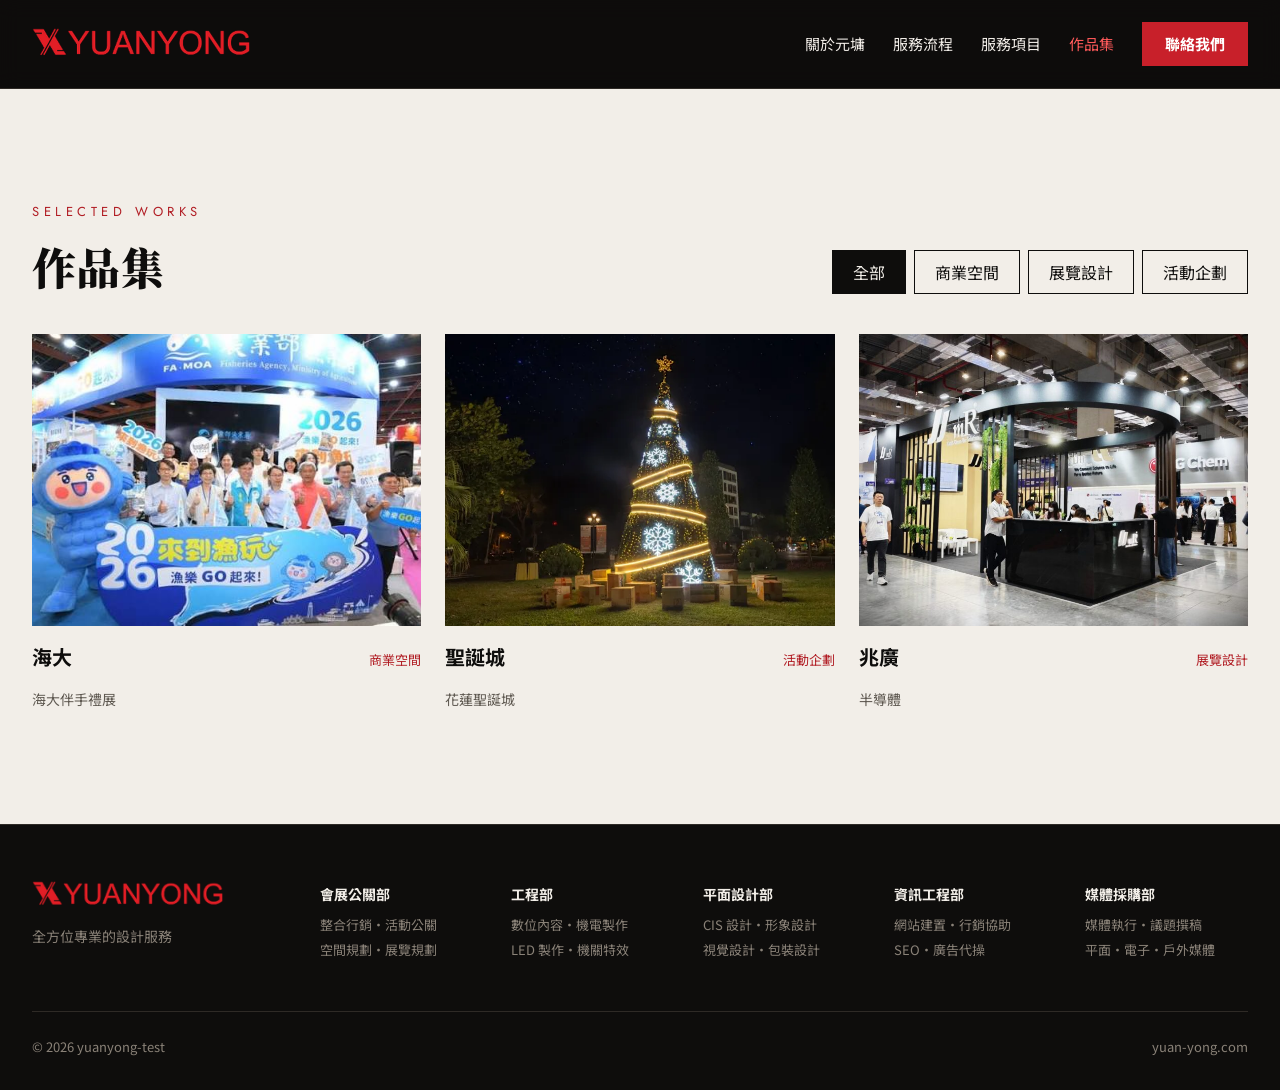
==== works/index.html @ bd498bcc "元墉官網靜態預覽版" ====
<!doctype html>
<html lang="zh-TW">
<head>
<meta name="robots" content="noindex, nofollow">
<meta charset="UTF-8">
<meta name="viewport" content="width=device-width, initial-scale=1, viewport-fit=cover">
<title>作品集 &#8211; yuanyong-test</title>

<link rel='dns-prefetch' href='../' />
<link rel='dns-prefetch' href='//fonts.googleapis.com' />
<link href='https://fonts.gstatic.com' crossorigin rel='preconnect' />
<style id="wp-img-auto-sizes-contain-inline-css">
img:is([sizes=auto i],[sizes^="auto," i]){contain-intrinsic-size:3000px 1500px}
/*# sourceURL=wp-img-auto-sizes-contain-inline-css */
</style>
<style id="wp-block-library-inline-css">
:root{--wp-block-synced-color:#7a00df;--wp-block-synced-color--rgb:122,0,223;--wp-bound-block-color:var(--wp-block-synced-color);--wp-editor-canvas-background:#ddd;--wp-admin-theme-color:#007cba;--wp-admin-theme-color--rgb:0,124,186;--wp-admin-theme-color-darker-10:#006ba1;--wp-admin-theme-color-darker-10--rgb:0,107,160.5;--wp-admin-theme-color-darker-20:#005a87;--wp-admin-theme-color-darker-20--rgb:0,90,135;--wp-admin-border-width-focus:2px}@media (min-resolution:192dpi){:root{--wp-admin-border-width-focus:1.5px}}.wp-element-button{cursor:pointer}:root .has-very-light-gray-background-color{background-color:#eee}:root .has-very-dark-gray-background-color{background-color:#313131}:root .has-very-light-gray-color{color:#eee}:root .has-very-dark-gray-color{color:#313131}:root .has-vivid-green-cyan-to-vivid-cyan-blue-gradient-background{background:linear-gradient(135deg,#00d084,#0693e3)}:root .has-purple-crush-gradient-background{background:linear-gradient(135deg,#34e2e4,#4721fb 50%,#ab1dfe)}:root .has-hazy-dawn-gradient-background{background:linear-gradient(135deg,#faaca8,#dad0ec)}:root .has-subdued-olive-gradient-background{background:linear-gradient(135deg,#fafae1,#67a671)}:root .has-atomic-cream-gradient-background{background:linear-gradient(135deg,#fdd79a,#004a59)}:root .has-nightshade-gradient-background{background:linear-gradient(135deg,#330968,#31cdcf)}:root .has-midnight-gradient-background{background:linear-gradient(135deg,#020381,#2874fc)}:root{--wp--preset--font-size--normal:16px;--wp--preset--font-size--huge:42px}.has-regular-font-size{font-size:1em}.has-larger-font-size{font-size:2.625em}.has-normal-font-size{font-size:var(--wp--preset--font-size--normal)}.has-huge-font-size{font-size:var(--wp--preset--font-size--huge)}:root .has-text-align-center{text-align:center}:root .has-text-align-left{text-align:left}:root .has-text-align-right{text-align:right}.has-fit-text{white-space:nowrap!important}#end-resizable-editor-section{display:none}.aligncenter{clear:both}.items-justified-left{justify-content:flex-start}.items-justified-center{justify-content:center}.items-justified-right{justify-content:flex-end}.items-justified-space-between{justify-content:space-between}.screen-reader-text{word-wrap:normal!important;border:0;clip-path:inset(50%);height:1px;margin:-1px;overflow:hidden;padding:0;position:absolute;width:1px;word-break:normal!important}.screen-reader-text:focus{background-color:#ddd;clip-path:none;color:#444;display:block;font-size:1em;height:auto;left:5px;line-height:normal;padding:15px 23px 14px;text-decoration:none;top:5px;width:auto;z-index:100000}html :where(.has-border-color){border-style:solid}html :where([style^=border-color],[style*=";border-color"],[style*="; border-color"]){border-style:solid}html :where([style^=border-top-color],[style*=";border-top-color"],[style*="; border-top-color"]){border-top-style:solid}html :where([style^=border-right-color],[style*=";border-right-color"],[style*="; border-right-color"]){border-right-style:solid}html :where([style^=border-bottom-color],[style*=";border-bottom-color"],[style*="; border-bottom-color"]){border-bottom-style:solid}html :where([style^=border-left-color],[style*=";border-left-color"],[style*="; border-left-color"]){border-left-style:solid}html :where([style^=border-width],[style*=";border-width"],[style*="; border-width"]){border-style:solid}html :where([style^=border-top-width],[style*=";border-top-width"],[style*="; border-top-width"]){border-top-style:solid}html :where([style^=border-right-width],[style*=";border-right-width"],[style*="; border-right-width"]){border-right-style:solid}html :where([style^=border-bottom-width],[style*=";border-bottom-width"],[style*="; border-bottom-width"]){border-bottom-style:solid}html :where([style^=border-left-width],[style*=";border-left-width"],[style*="; border-left-width"]){border-left-style:solid}html :where(img[class*=wp-image-]){height:auto;max-width:100%}:where(figure){margin:0 0 1em}html :where(.is-position-sticky){--wp-admin--admin-bar--position-offset:var(--wp-admin--admin-bar--height,0px)}@media screen and (max-width:600px){html :where(.is-position-sticky){--wp-admin--admin-bar--position-offset:0px}}

/*# sourceURL=/wp-includes/css/dist/block-library/common.min.css */
</style>
<style id="classic-theme-styles-inline-css">
/*! This file is auto-generated */
.wp-block-button__link{color:#fff;background-color:#32373c;border-radius:9999px;box-shadow:none;text-decoration:none;padding:calc(.667em + 2px) calc(1.333em + 2px);font-size:1.125em}.wp-block-file__button{background:#32373c;color:#fff;text-decoration:none}
/*# sourceURL=/wp-includes/css/classic-themes.min.css */
</style>

<style id="global-styles-inline-css">
:root{--wp--preset--aspect-ratio--square: 1;--wp--preset--aspect-ratio--4-3: 4/3;--wp--preset--aspect-ratio--3-4: 3/4;--wp--preset--aspect-ratio--3-2: 3/2;--wp--preset--aspect-ratio--2-3: 2/3;--wp--preset--aspect-ratio--16-9: 16/9;--wp--preset--aspect-ratio--9-16: 9/16;--wp--preset--color--black: #000000;--wp--preset--color--cyan-bluish-gray: #abb8c3;--wp--preset--color--white: #ffffff;--wp--preset--color--pale-pink: #f78da7;--wp--preset--color--vivid-red: #cf2e2e;--wp--preset--color--luminous-vivid-orange: #ff6900;--wp--preset--color--luminous-vivid-amber: #fcb900;--wp--preset--color--light-green-cyan: #7bdcb5;--wp--preset--color--vivid-green-cyan: #00d084;--wp--preset--color--pale-cyan-blue: #8ed1fc;--wp--preset--color--vivid-cyan-blue: #0693e3;--wp--preset--color--vivid-purple: #9b51e0;--wp--preset--gradient--vivid-cyan-blue-to-vivid-purple: linear-gradient(135deg,rgb(6,147,227) 0%,rgb(155,81,224) 100%);--wp--preset--gradient--light-green-cyan-to-vivid-green-cyan: linear-gradient(135deg,rgb(122,220,180) 0%,rgb(0,208,130) 100%);--wp--preset--gradient--luminous-vivid-amber-to-luminous-vivid-orange: linear-gradient(135deg,rgb(252,185,0) 0%,rgb(255,105,0) 100%);--wp--preset--gradient--luminous-vivid-orange-to-vivid-red: linear-gradient(135deg,rgb(255,105,0) 0%,rgb(207,46,46) 100%);--wp--preset--gradient--very-light-gray-to-cyan-bluish-gray: linear-gradient(135deg,rgb(238,238,238) 0%,rgb(169,184,195) 100%);--wp--preset--gradient--cool-to-warm-spectrum: linear-gradient(135deg,rgb(74,234,220) 0%,rgb(151,120,209) 20%,rgb(207,42,186) 40%,rgb(238,44,130) 60%,rgb(251,105,98) 80%,rgb(254,248,76) 100%);--wp--preset--gradient--blush-light-purple: linear-gradient(135deg,rgb(255,206,236) 0%,rgb(152,150,240) 100%);--wp--preset--gradient--blush-bordeaux: linear-gradient(135deg,rgb(254,205,165) 0%,rgb(254,45,45) 50%,rgb(107,0,62) 100%);--wp--preset--gradient--luminous-dusk: linear-gradient(135deg,rgb(255,203,112) 0%,rgb(199,81,192) 50%,rgb(65,88,208) 100%);--wp--preset--gradient--pale-ocean: linear-gradient(135deg,rgb(255,245,203) 0%,rgb(182,227,212) 50%,rgb(51,167,181) 100%);--wp--preset--gradient--electric-grass: linear-gradient(135deg,rgb(202,248,128) 0%,rgb(113,206,126) 100%);--wp--preset--gradient--midnight: linear-gradient(135deg,rgb(2,3,129) 0%,rgb(40,116,252) 100%);--wp--preset--font-size--small: 13px;--wp--preset--font-size--medium: 20px;--wp--preset--font-size--large: 36px;--wp--preset--font-size--x-large: 42px;--wp--preset--spacing--20: 0.44rem;--wp--preset--spacing--30: 0.67rem;--wp--preset--spacing--40: 1rem;--wp--preset--spacing--50: 1.5rem;--wp--preset--spacing--60: 2.25rem;--wp--preset--spacing--70: 3.38rem;--wp--preset--spacing--80: 5.06rem;--wp--preset--shadow--natural: 6px 6px 9px rgba(0, 0, 0, 0.2);--wp--preset--shadow--deep: 12px 12px 50px rgba(0, 0, 0, 0.4);--wp--preset--shadow--sharp: 6px 6px 0px rgba(0, 0, 0, 0.2);--wp--preset--shadow--outlined: 6px 6px 0px -3px rgb(255, 255, 255), 6px 6px rgb(0, 0, 0);--wp--preset--shadow--crisp: 6px 6px 0px rgb(0, 0, 0);}.wp-block-button{--wp--preset--dimension--25: 25%;--wp--preset--dimension--50: 50%;--wp--preset--dimension--75: 75%;--wp--preset--dimension--100: 100%;}:where(body) { margin: 0; }:where(.is-layout-flex){gap: 0.5em;}:where(.is-layout-grid){gap: 0.5em;}body .is-layout-flex{display: flex;}.is-layout-flex{flex-wrap: wrap;align-items: center;}.is-layout-flex > :is(*, div){margin: 0;}body .is-layout-grid{display: grid;}.is-layout-grid > :is(*, div){margin: 0;}body{padding-top: 0px;padding-right: 0px;padding-bottom: 0px;padding-left: 0px;}:root :where(.wp-element-button, .wp-block-button__link){background-color: #32373c;border-width: 0;color: #fff;font-family: inherit;font-size: inherit;font-style: inherit;font-weight: inherit;letter-spacing: inherit;line-height: inherit;padding-top: calc(0.667em + 2px);padding-right: calc(1.333em + 2px);padding-bottom: calc(0.667em + 2px);padding-left: calc(1.333em + 2px);text-decoration: none;text-transform: inherit;}.has-black-color{color: var(--wp--preset--color--black) !important;}.has-cyan-bluish-gray-color{color: var(--wp--preset--color--cyan-bluish-gray) !important;}.has-white-color{color: var(--wp--preset--color--white) !important;}.has-pale-pink-color{color: var(--wp--preset--color--pale-pink) !important;}.has-vivid-red-color{color: var(--wp--preset--color--vivid-red) !important;}.has-luminous-vivid-orange-color{color: var(--wp--preset--color--luminous-vivid-orange) !important;}.has-luminous-vivid-amber-color{color: var(--wp--preset--color--luminous-vivid-amber) !important;}.has-light-green-cyan-color{color: var(--wp--preset--color--light-green-cyan) !important;}.has-vivid-green-cyan-color{color: var(--wp--preset--color--vivid-green-cyan) !important;}.has-pale-cyan-blue-color{color: var(--wp--preset--color--pale-cyan-blue) !important;}.has-vivid-cyan-blue-color{color: var(--wp--preset--color--vivid-cyan-blue) !important;}.has-vivid-purple-color{color: var(--wp--preset--color--vivid-purple) !important;}.has-black-background-color{background-color: var(--wp--preset--color--black) !important;}.has-cyan-bluish-gray-background-color{background-color: var(--wp--preset--color--cyan-bluish-gray) !important;}.has-white-background-color{background-color: var(--wp--preset--color--white) !important;}.has-pale-pink-background-color{background-color: var(--wp--preset--color--pale-pink) !important;}.has-vivid-red-background-color{background-color: var(--wp--preset--color--vivid-red) !important;}.has-luminous-vivid-orange-background-color{background-color: var(--wp--preset--color--luminous-vivid-orange) !important;}.has-luminous-vivid-amber-background-color{background-color: var(--wp--preset--color--luminous-vivid-amber) !important;}.has-light-green-cyan-background-color{background-color: var(--wp--preset--color--light-green-cyan) !important;}.has-vivid-green-cyan-background-color{background-color: var(--wp--preset--color--vivid-green-cyan) !important;}.has-pale-cyan-blue-background-color{background-color: var(--wp--preset--color--pale-cyan-blue) !important;}.has-vivid-cyan-blue-background-color{background-color: var(--wp--preset--color--vivid-cyan-blue) !important;}.has-vivid-purple-background-color{background-color: var(--wp--preset--color--vivid-purple) !important;}.has-black-border-color{border-color: var(--wp--preset--color--black) !important;}.has-cyan-bluish-gray-border-color{border-color: var(--wp--preset--color--cyan-bluish-gray) !important;}.has-white-border-color{border-color: var(--wp--preset--color--white) !important;}.has-pale-pink-border-color{border-color: var(--wp--preset--color--pale-pink) !important;}.has-vivid-red-border-color{border-color: var(--wp--preset--color--vivid-red) !important;}.has-luminous-vivid-orange-border-color{border-color: var(--wp--preset--color--luminous-vivid-orange) !important;}.has-luminous-vivid-amber-border-color{border-color: var(--wp--preset--color--luminous-vivid-amber) !important;}.has-light-green-cyan-border-color{border-color: var(--wp--preset--color--light-green-cyan) !important;}.has-vivid-green-cyan-border-color{border-color: var(--wp--preset--color--vivid-green-cyan) !important;}.has-pale-cyan-blue-border-color{border-color: var(--wp--preset--color--pale-cyan-blue) !important;}.has-vivid-cyan-blue-border-color{border-color: var(--wp--preset--color--vivid-cyan-blue) !important;}.has-vivid-purple-border-color{border-color: var(--wp--preset--color--vivid-purple) !important;}.has-vivid-cyan-blue-to-vivid-purple-gradient-background{background: var(--wp--preset--gradient--vivid-cyan-blue-to-vivid-purple) !important;}.has-light-green-cyan-to-vivid-green-cyan-gradient-background{background: var(--wp--preset--gradient--light-green-cyan-to-vivid-green-cyan) !important;}.has-luminous-vivid-amber-to-luminous-vivid-orange-gradient-background{background: var(--wp--preset--gradient--luminous-vivid-amber-to-luminous-vivid-orange) !important;}.has-luminous-vivid-orange-to-vivid-red-gradient-background{background: var(--wp--preset--gradient--luminous-vivid-orange-to-vivid-red) !important;}.has-very-light-gray-to-cyan-bluish-gray-gradient-background{background: var(--wp--preset--gradient--very-light-gray-to-cyan-bluish-gray) !important;}.has-cool-to-warm-spectrum-gradient-background{background: var(--wp--preset--gradient--cool-to-warm-spectrum) !important;}.has-blush-light-purple-gradient-background{background: var(--wp--preset--gradient--blush-light-purple) !important;}.has-blush-bordeaux-gradient-background{background: var(--wp--preset--gradient--blush-bordeaux) !important;}.has-luminous-dusk-gradient-background{background: var(--wp--preset--gradient--luminous-dusk) !important;}.has-pale-ocean-gradient-background{background: var(--wp--preset--gradient--pale-ocean) !important;}.has-electric-grass-gradient-background{background: var(--wp--preset--gradient--electric-grass) !important;}.has-midnight-gradient-background{background: var(--wp--preset--gradient--midnight) !important;}.has-small-font-size{font-size: var(--wp--preset--font-size--small) !important;}.has-medium-font-size{font-size: var(--wp--preset--font-size--medium) !important;}.has-large-font-size{font-size: var(--wp--preset--font-size--large) !important;}.has-x-large-font-size{font-size: var(--wp--preset--font-size--x-large) !important;}
/*# sourceURL=global-styles-inline-css */
</style>

<link rel='stylesheet' id='yy-fonts-css' href='https://fonts.googleapis.com/css2?family=Noto+Sans+TC:wght@400;500;700&#038;family=Noto+Serif+TC:wght@600;900&#038;family=Jost:wght@200;300;400;500&#038;display=swap' media='all' />
<link rel='stylesheet' id='yy-main-css' href='../wp-content/themes/yuanyong/assets/css/main.css' media='all' />
</head>
<body class="archive post-type-archive post-type-archive-work wp-theme-yuanyong">

<header class="site-header is-solid" data-solid>
	<div class="wrap">
		<a class="logo" href="../" aria-label="yuanyong-test 首頁"><img src="../wp-content/themes/yuanyong/assets/img/logo-red.png" alt="yuanyong-test" style="height:32px;width:auto"></a>
		<button class="menu-btn" type="button" aria-expanded="false" aria-controls="site-nav" aria-label="開啟選單">
			<svg viewBox="0 0 24 24" fill="none" stroke="currentColor" stroke-width="1.5" aria-hidden="true"><path d="M3 7h18M3 12h18M3 17h18"></path></svg>
		</button>
		<nav class="nav" id="site-nav" aria-label="主選單">
			<a href="../#about">關於元墉</a>
			<a href="../#process">服務流程</a>
			<a href="../#service">服務項目</a>
			<a href="./" class="is-current" aria-current="page">作品集</a>
			<a class="btn btn-red" href="../#contact">聯絡我們</a>
		</nav>
	</div>
</header>

<main class="works" style="min-height: 60vh">
	<div class="wrap">
		<div class="sec-head">
			<div>
				<p class="eyebrow">SELECTED WORKS</p>
				<h1 class="h-serif">作品集</h1>
			</div>
							<nav class="filters" aria-label="作品分類">
					<a class="btn" href="./" style="min-height: 44px; padding: 0 20px; border: 1px solid var(--ink); font-weight: 400; background: var(--ink); color: var(--paper)">全部</a>
																	<a class="btn" href="../work-category/space/" style="min-height: 44px; padding: 0 20px; border: 1px solid var(--ink); font-weight: 400; color: var(--ink)">商業空間</a>
																	<a class="btn" href="../work-category/exhibition/" style="min-height: 44px; padding: 0 20px; border: 1px solid var(--ink); font-weight: 400; color: var(--ink)">展覽設計</a>
																	<a class="btn" href="../work-category/event/" style="min-height: 44px; padding: 0 20px; border: 1px solid var(--ink); font-weight: 400; color: var(--ink)">活動企劃</a>
									</nav>
					</div>

					<div class="work-grid">
					<a class="work" href="%E6%B5%B7%E5%A4%A7/" data-cat="space">
		<div class="media light"><img width="547" height="365" src="../wp-content/uploads/2026/10/images.jpg" class="attachment-yy-card size-yy-card" alt="" loading="lazy" decoding="async" srcset="../wp-content/uploads/2026/10/images.jpg 547w, ../wp-content/uploads/2026/10/images-300x200.jpg 300w" sizes="auto, (max-width: 547px) 100vw, 547px" /></div>		<div class="work-meta">
			<strong>海大</strong>
			<span class="cat">商業空間</span>		</div>
		<span class="sub">海大伴手禮展</span>	</a>
		<a class="work" href="%E8%81%96%E8%AA%95%E5%9F%8E/" data-cat="event">
		<div class="media light"><img width="640" height="427" src="../wp-content/uploads/2026/10/5394408c3361b3cd735a60f33674e697.webp" class="attachment-yy-card size-yy-card" alt="" loading="lazy" decoding="async" srcset="../wp-content/uploads/2026/10/5394408c3361b3cd735a60f33674e697.webp 640w, ../wp-content/uploads/2026/10/5394408c3361b3cd735a60f33674e697-300x200.webp 300w" sizes="auto, (max-width: 640px) 100vw, 640px" /></div>		<div class="work-meta">
			<strong>聖誕城</strong>
			<span class="cat">活動企劃</span>		</div>
		<span class="sub">花蓮聖誕城</span>	</a>
		<a class="work" href="%E5%85%83%E5%A2%89test/" data-cat="exhibition">
		<div class="media light"><img width="960" height="720" src="../wp-content/uploads/2026/10/%E5%85%86%E5%BB%A3%E5%AF%A6%E6%99%AF%E7%85%A7-960x720.jpg" class="attachment-yy-card size-yy-card" alt="" loading="lazy" decoding="async" srcset="../wp-content/uploads/2026/10/%E5%85%86%E5%BB%A3%E5%AF%A6%E6%99%AF%E7%85%A7-960x720.jpg 960w, ../wp-content/uploads/2026/10/%E5%85%86%E5%BB%A3%E5%AF%A6%E6%99%AF%E7%85%A7-300x225.jpg 300w, ../wp-content/uploads/2026/10/%E5%85%86%E5%BB%A3%E5%AF%A6%E6%99%AF%E7%85%A7-1024x768.jpg 1024w, ../wp-content/uploads/2026/10/%E5%85%86%E5%BB%A3%E5%AF%A6%E6%99%AF%E7%85%A7-768x576.jpg 768w, ../wp-content/uploads/2026/10/%E5%85%86%E5%BB%A3%E5%AF%A6%E6%99%AF%E7%85%A7.jpg 1477w" sizes="auto, (max-width: 960px) 100vw, 960px" /></div>		<div class="work-meta">
			<strong>兆廣</strong>
			<span class="cat">展覽設計</span>		</div>
		<span class="sub">半導體</span>	</a>
				</div>
						</div>
</main>

<footer class="site-footer">
	<div class="wrap">
		<div class="foot-top">
			<div class="foot-brand">
				<img src="../wp-content/themes/yuanyong/assets/img/logo-red.png" alt="yuanyong-test" style="height:28px;width:auto">				<span>全方位專業的設計服務</span>
			</div>
			<div class="depts">
															<div><b>會展公關部</b><span>整合行銷・活動公關<br>
空間規劃・展覽規劃</span></div>
																				<div><b>工程部</b><span>數位內容・機電製作<br>
LED 製作・機關特效</span></div>
																				<div><b>平面設計部</b><span>CIS 設計・形象設計<br>
視覺設計・包裝設計</span></div>
																				<div><b>資訊工程部</b><span>網站建置・行銷協助<br>
SEO・廣告代操</span></div>
																				<div><b>媒體採購部</b><span>媒體執行・議題撰稿<br>
平面・電子・戶外媒體</span></div>
												</div>
		</div>
		<div class="foot-bottom">
			<span>© 2026 yuanyong-test</span>
			<a href="../">yuan-yong.com</a>
		</div>
	</div>
</footer>

<script type="speculationrules">
{"prefetch":[{"source":"document","where":{"and":[{"href_matches":"/*"},{"not":{"href_matches":["/wp-*.php","/wp-admin/*","/wp-content/uploads/*","/wp-content/*","/wp-content/plugins/*","/wp-content/themes/yuanyong/*","/*\\?(.+)"]}},{"not":{"selector_matches":"a[rel~=\"nofollow\"]"}},{"not":{"selector_matches":".no-prefetch, .no-prefetch a"}}]},"eagerness":"conservative"}]}
</script>
<script id="yy-main-js" src="../wp-content/themes/yuanyong/assets/js/main.js"></script>
</body>
</html>
---- wp-content/themes/yuanyong/assets/css/main.css ----
/* YUANYONG 元墉國際展覽設計 — site styles
   Layout: dark single-theme, 1280px container, red as the one accent.
   Images: every .media box is a placeholder. Put an <img> inside it to replace the stripes. */
:root {
  --bg: #0E0D0C;
  --bg-2: #18171A;
  --paper: #F2EEE8;
  --fg: #F2EEE8;
  --fg-2: #D4CEC6;
  --muted: #A39C93;
  --dim: #8A8278;
  --line: #2E2A26;
  --line-2: #3A3632;
  --red: #C8202A;
  --red-text: #FF5A5A;
  --red-ink: #B11D24;
  --ink: #0E0D0C;
  --ink-2: #5E5850;
  --ph-a: #1A1816;
  --ph-b: #221F1B;
  --f-sans: 'Noto Sans TC', 'PingFang TC', 'Microsoft JhengHei', sans-serif;
  --f-serif: 'Noto Serif TC', 'PMingLiU', serif;
  --f-latin: 'Jost', 'Futura', 'Century Gothic', sans-serif;
  --wrap: 1280px;
  --gutter: 32px;
  color-scheme: dark;
}

* { box-sizing: border-box; }
html { scroll-behavior: smooth; }
body { margin: 0; background: var(--bg); color: var(--fg); font-family: var(--f-sans); font-size: 16px; line-height: 1.7; -webkit-font-smoothing: antialiased; overflow-x: hidden; }
img { max-width: 100%; display: block; }
[hidden] { display: none !important; }
a { color: inherit; }
a:hover { color: var(--red-text); }
:focus-visible { outline: 2px solid var(--red-text); outline-offset: 3px; }
h1, h2, h3 { text-wrap: balance; }
p { margin: 0; }
.wrap { max-width: var(--wrap); margin: 0 auto; padding-inline: var(--gutter); }

/* ---------- labels & headings ---------- */
.eyebrow { margin: 0; font-family: var(--f-latin); font-size: 13px; letter-spacing: 0.35em; color: var(--red-text); text-transform: uppercase; }
.h-serif { margin: 0; font-family: var(--f-serif); font-weight: 900; font-size: clamp(32px, 3.6vw, 44px); line-height: 1.25; }
.h-latin { margin: 0; font-family: var(--f-latin); font-weight: 300; font-size: clamp(36px, 4.4vw, 52px); letter-spacing: 0.12em; line-height: 1; }
.sec-head { display: flex; flex-wrap: wrap; justify-content: space-between; align-items: flex-end; gap: 24px; }
.sec-head > div:first-child { display: flex; flex-direction: column; gap: 16px; }
section[id] { scroll-margin-top: 88px; }
.sec-head .lede { max-width: 400px; color: var(--muted); }
.center-head { display: flex; flex-direction: column; align-items: center; gap: 28px; text-align: center; }
.divider-dot { width: 100%; max-width: 640px; display: flex; align-items: center; gap: 14px; }
.divider-dot span { flex-grow: 1; height: 1px; background: var(--line-2); }
.divider-dot i { width: 6px; height: 6px; border-radius: 50%; background: var(--red); }

/* ---------- buttons ---------- */
.btn { display: inline-flex; align-items: center; justify-content: center; min-height: 52px; padding: 0 28px; font: inherit; font-weight: 700; text-decoration: none; border: 1px solid transparent; cursor: pointer; transition: background .2s, color .2s, border-color .2s; }
.btn-red { background: var(--red); color: #FFFFFF; }
.btn-red:hover { background: var(--red-ink); color: #FFFFFF; }
.btn-line { border-color: var(--fg); color: var(--fg); background: transparent; }
.btn-line:hover { background: var(--fg); color: var(--ink); }
.btn-ink { background: var(--ink); color: #FFFFFF; }
.btn-ink:hover { background: #2A2724; color: #FFFFFF; }
.btn-white-line { border-color: #FFFFFF; color: #FFFFFF; }
.btn-white-line:hover { background: #FFFFFF; color: var(--red-ink); }
.btn-row { display: flex; flex-wrap: wrap; gap: 12px; }

/* ---------- media placeholder ---------- */
.media { position: relative; overflow: hidden; background: repeating-linear-gradient(135deg, var(--ph-a) 0 14px, var(--ph-b) 14px 28px); max-width: 100%; }
.media.warm { --ph-a: #2A241F; --ph-b: #332C26; }
.media.light { --ph-a: #DDD6CC; --ph-b: #E6E0D7; }
.media.cool { --ph-a: #222024; --ph-b: #2A282C; }
.media::after { content: attr(data-label); position: absolute; inset: 0; display: flex; align-items: center; justify-content: center; padding: 16px; text-align: center; font-size: 13px; color: var(--muted); }
.media.light::after { color: #6B645C; }
.media:has(img)::after { content: none; }
.media img { width: 100%; height: 100%; object-fit: cover; }

/* ---------- header ---------- */
.site-header { position: sticky; top: env(safe-area-inset-top, 0px); z-index: 50; transition: background .3s, border-color .3s; border-bottom: 1px solid transparent; }
.site-header.is-solid { background: rgba(14, 13, 12, 0.92); backdrop-filter: blur(10px); border-bottom-color: var(--line); }
.site-header .wrap { display: flex; justify-content: space-between; align-items: center; gap: 16px; padding-block: 22px; }
.site-header .logo img { height: 32px; width: auto; }
.nav { display: flex; align-items: center; gap: 28px; font-size: 15px; }
.nav a { text-decoration: none; }
.nav a.is-current { color: var(--red-text); }
.nav .btn { min-height: 44px; padding: 0 22px; }
.menu-btn { display: none; width: 44px; height: 44px; border: 1px solid var(--line-2); background: transparent; color: var(--fg); cursor: pointer; align-items: center; justify-content: center; }
.menu-btn svg { width: 22px; height: 22px; }

/* ---------- hero ---------- */
.hero { position: relative; overflow: hidden; margin-top: -88px; padding: 120px 0 140px; }
.hero-slides { position: absolute; left: 0; right: 0; top: 0; height: 960px; }
.hero-slides .media { position: absolute; inset: 0; opacity: 0; transition: opacity 1.2s ease; }
.hero-slides .media.is-active { opacity: 1; }
.hero-slides .media::after { justify-content: flex-end; padding-right: 12vw; }
.hero-fade { position: absolute; left: 0; right: 0; top: 0; height: 960px; pointer-events: none; background: linear-gradient(90deg, var(--bg) 0%, rgba(14,13,12,.95) 22%, rgba(14,13,12,.6) 40%, rgba(14,13,12,0) 58%), linear-gradient(0deg, var(--bg) 0%, rgba(14,13,12,0) 30%), linear-gradient(180deg, rgba(14,13,12,.7) 0%, rgba(14,13,12,0) 18%); }
.hero-ghost { position: absolute; inset: 0; display: flex; flex-direction: column; justify-content: center; font-family: var(--f-latin); font-weight: 200; font-size: clamp(120px, 26vw, 400px); line-height: 0.82; letter-spacing: 0.02em; color: transparent; -webkit-text-stroke: 1px #3A352F; white-space: nowrap; pointer-events: none; user-select: none; }
.hero-ghost span:first-child { align-self: flex-start; margin-left: -1vw; }
.hero-ghost span:last-child { align-self: flex-end; margin-right: -1vw; }
.hero-grid { position: relative; z-index: 2; display: grid; grid-template-columns: repeat(12, minmax(0, 1fr)); column-gap: 24px; }
.hero-title { grid-column: 1 / 9; grid-row: 1; align-self: end; padding-top: 112px; display: flex; flex-direction: column; gap: 20px; }
.hero-title h1 { margin: 0; font-family: var(--f-serif); font-weight: 900; font-size: clamp(40px, 6.2vw, 92px); line-height: 1.12; text-shadow: 0 2px 24px var(--bg); }
.hero-title h1 em { font-style: normal; color: var(--red-text); }
.hero-intro { grid-column: 1 / 6; grid-row: 2; padding: 28px 0 40px; display: flex; flex-direction: column; gap: 24px; }
.hero-intro p { font-size: 17px; color: var(--fg-2); }
.hero-bar { grid-column: 6 / 13; grid-row: 1 / 4; min-height: 640px; display: flex; align-items: flex-end; }
.bar-in { width: 100%; padding: 18px 0; border-top: 1px solid rgba(242,238,232,.33); display: flex; flex-wrap: wrap; justify-content: space-between; align-items: center; gap: 12px; }
.hero-bar .tag { font-family: var(--f-latin); font-weight: 300; font-size: 14px; letter-spacing: 0.2em; }
.dots { display: flex; align-items: center; gap: 10px; font-family: var(--f-latin); font-size: 13px; font-variant-numeric: tabular-nums; }
.dots button { width: 32px; height: 20px; padding: 0; border: 0; background: transparent; cursor: pointer; position: relative; }
.dots button::before { content: ""; position: absolute; left: 0; right: 0; top: 9px; height: 2px; background: #5A544D; transition: background .3s; }
.dots button[aria-current="true"]::before { background: var(--red); }
.dots .total { color: var(--muted); }
.hero-vert { grid-column: 1 / 2; grid-row: 3 / 5; padding-top: 56px; writing-mode: vertical-rl; font-family: var(--f-serif); font-size: 15px; letter-spacing: 0.5em; color: var(--muted); }
.hero-detail { grid-column: 2 / 6; grid-row: 3 / 5; margin-top: 48px; aspect-ratio: 4 / 3; outline: 12px solid var(--bg); z-index: 4; }
.hero-card { grid-column: 9 / 13; grid-row: 4; margin-top: 40px; background: var(--paper); color: var(--ink); padding: 28px; display: flex; flex-direction: column; gap: 10px; position: relative; z-index: 4; }
.hero-card .k { font-family: var(--f-latin); font-size: 12px; letter-spacing: 0.3em; color: var(--red-ink); }
.hero-card strong { font-size: 22px; }
.hero-card span:not(.k) { font-size: 14px; color: var(--ink-2); }
.hero-card a { color: var(--ink); font-weight: 700; text-decoration: none; margin-top: 6px; }
.hero-card a:hover { color: var(--red-ink); }

/* ---------- about ---------- */
.about { display: grid; grid-template-columns: repeat(auto-fit, minmax(320px, 1fr)); gap: 56px; align-items: start; padding-block: 40px 128px; }
.about > div { display: flex; flex-direction: column; gap: 16px; min-width: 0; }
.about .body { gap: 32px; }
.about .body p { font-size: 18px; color: var(--fg-2); line-height: 1.9; }
.stats { display: grid; grid-template-columns: repeat(auto-fit, minmax(150px, 1fr)); gap: 1px; background: var(--line); }
.stats div { background: var(--bg); padding: 24px 24px 24px 0; display: flex; flex-direction: column; gap: 6px; }
.stats div + div { padding-left: 24px; }
.stats b { font-family: var(--f-latin); font-weight: 300; font-size: 44px; line-height: 1; }
.stats b small { font-size: 20px; color: var(--red-text); }
.stats span { font-size: 14px; color: var(--muted); }

/* ---------- process ---------- */
.process { display: flex; flex-direction: column; gap: 56px; padding-block: 0 144px; }
.steps { list-style: none; margin: 0; padding: 0; display: grid; grid-template-columns: repeat(auto-fit, minmax(240px, 1fr)); border-top: 1px solid var(--line-2); }
.step { position: relative; padding: 40px 32px 8px 0; display: flex; flex-direction: column; gap: 20px; }
.step::before { content: ""; position: absolute; top: -6px; left: 0; width: 11px; height: 11px; background: var(--red); }
.step-top { display: flex; align-items: center; justify-content: space-between; gap: 16px; }
.step-num { font-family: var(--f-latin); font-weight: 200; font-size: 72px; line-height: .9; color: transparent; -webkit-text-stroke: 1px var(--dim); }
.step svg { width: 56px; height: 56px; flex-shrink: 0; }
.step h3 { margin: 0; font-size: 22px; letter-spacing: 0.06em; }
.step .en { font-family: var(--f-latin); font-size: 12px; letter-spacing: 0.25em; color: var(--dim); }
.step p { font-size: 15px; color: #B8B1A8; }
.step-head { display: flex; flex-direction: column; gap: 8px; }

/* ---------- services ---------- */
.services { background: var(--bg-2); }
.services .wrap { max-width: 1200px; padding-block: 120px; display: flex; flex-direction: column; gap: 72px; }
.svc-grid { display: grid; grid-template-columns: repeat(auto-fit, minmax(280px, 1fr)); gap: 1px; background: var(--line); }
.svc { background: var(--bg-2); padding: 16px 40px; display: flex; flex-direction: column; align-items: center; text-align: center; gap: 20px; }
.svc img { width: 112px; height: 112px; }
.svc h3 { margin: 0; font-size: 24px; letter-spacing: 0.12em; }
.svc .en { font-family: var(--f-latin); font-size: 13px; letter-spacing: 0.22em; }
.svc .en em { font-style: normal; color: var(--red-text); }
.svc p { font-size: 15px; color: #B8B1A8; max-width: 280px; }
.svc .keys { font-size: 13px; color: var(--dim); letter-spacing: 0.08em; }
.svc-name { display: flex; flex-direction: column; gap: 6px; }

/* ---------- works ---------- */
.works { background: var(--paper); color: var(--ink); }
.works .wrap { padding-block: 112px; display: flex; flex-direction: column; gap: 40px; }
.works .eyebrow { color: var(--red-ink); }
.filters { display: flex; flex-wrap: wrap; gap: 8px; }
.filters button { font: inherit; font-size: 15px; min-height: 44px; padding: 0 20px; border: 1px solid var(--ink); background: transparent; color: var(--ink); cursor: pointer; transition: background .2s, color .2s; }
.filters button:hover { background: rgba(14,13,12,.06); }
.filters button[aria-pressed="true"] { background: var(--ink); color: var(--paper); }
.work-grid { display: grid; grid-template-columns: repeat(auto-fill, minmax(min(340px, 100%), 1fr)); gap: 40px 24px; }
.work { display: flex; flex-direction: column; gap: 14px; text-decoration: none; color: var(--ink); }
.work[hidden] { display: none; }
.work .media { aspect-ratio: 4 / 3; }
.work .media img, .work .media::after { transition: transform .6s ease; }
.work:hover .media img { transform: scale(1.04); }
.work:hover { color: var(--ink); }
.work:hover strong { color: var(--red-ink); }
.work-meta { display: flex; justify-content: space-between; align-items: baseline; gap: 12px; }
.work strong { font-size: 20px; transition: color .2s; }
.work .cat { font-size: 13px; color: var(--red-ink); white-space: nowrap; }
.work .sub { font-size: 14px; color: var(--ink-2); }
.works .more { align-self: center; border-color: var(--ink); color: var(--ink); }
.works .more:hover { background: var(--ink); color: var(--paper); }
.empty { display: none; padding: 48px 0; text-align: center; color: var(--ink-2); }

/* ---------- contact ---------- */
.cta { background: var(--red); color: #FFFFFF; }
.cta .wrap { padding-block: 88px; display: flex; flex-wrap: wrap; justify-content: space-between; align-items: center; gap: 40px; }
.cta .eyebrow { color: #FFFFFF; }
.cta h2 { margin: 0; font-family: var(--f-serif); font-weight: 900; font-size: clamp(30px, 4vw, 52px); line-height: 1.2; }
.cta .txt { display: flex; flex-direction: column; gap: 14px; }
.contact-cards { display: grid; grid-template-columns: repeat(auto-fit, minmax(260px, 1fr)); gap: 24px; padding-block: 80px 64px; }
.c-card { border: 1px solid var(--line); padding: 32px; display: flex; flex-direction: column; gap: 16px; min-width: 0; }
.c-card svg { width: 32px; height: 32px; }
.c-card .k { font-family: var(--f-latin); font-size: 12px; letter-spacing: 0.3em; color: var(--dim); }
.c-card .v { font-size: 17px; line-height: 1.7; overflow-wrap: anywhere; }
.c-card .row { display: flex; flex-wrap: wrap; align-items: center; justify-content: space-between; gap: 4px 12px; }
.c-card .row small { display: block; font-size: 14px; color: var(--dim); }
.c-card .map { margin-top: auto; font-size: 14px; font-weight: 500; color: var(--red-text); text-decoration: none; }
.copy { font: inherit; font-size: 12px; min-height: 32px; padding: 0 12px; border: 1px solid var(--line-2); background: transparent; color: var(--muted); cursor: pointer; }
.copy:hover { border-color: var(--fg); color: var(--fg); }
.copy.is-done { border-color: var(--red-text); color: var(--red-text); }

/* ---------- footer ---------- */
.site-footer { border-top: 1px solid var(--line); }
.site-footer .wrap { padding-block: 56px 32px; display: flex; flex-direction: column; gap: 48px; }
.foot-top { display: flex; flex-wrap: wrap; gap: 48px; }
.foot-brand { flex: 1 1 240px; display: flex; flex-direction: column; gap: 16px; }
.foot-brand img { height: 28px; width: auto; align-self: flex-start; }
.foot-brand span { font-size: 14px; color: var(--dim); }
.depts { flex: 999 1 640px; display: grid; grid-template-columns: repeat(auto-fit, minmax(150px, 1fr)); gap: 28px; font-size: 13px; line-height: 1.9; color: var(--dim); }
.depts div { display: flex; flex-direction: column; gap: 6px; }
.depts b { font-size: 14px; color: var(--fg); }
.foot-bottom { border-top: 1px solid var(--line); padding-top: 24px; display: flex; flex-wrap: wrap; justify-content: space-between; gap: 12px; font-size: 13px; color: var(--dim); }
.foot-bottom a { text-decoration: none; }

/* ---------- project page ---------- */
.crumbs { display: flex; flex-wrap: wrap; justify-content: space-between; align-items: center; gap: 12px; padding-block: 8px 28px; font-size: 14px; color: var(--dim); }
.crumbs a { text-decoration: none; }
.crumbs ol { list-style: none; margin: 0; padding: 0; display: flex; flex-wrap: wrap; gap: 12px; }
.crumbs li + li::before { content: "/"; margin-right: 12px; }
.crumbs li:last-child { color: var(--fg); }
.p-hero { position: relative; }
.p-hero .media { height: clamp(380px, 52vw, 720px); }
.p-hero .fade { position: absolute; inset: 0; pointer-events: none; background: linear-gradient(0deg, var(--bg) 0%, rgba(14,13,12,.8) 22%, rgba(14,13,12,0) 55%); }
.p-hero .wrap { position: absolute; left: 0; right: 0; bottom: 0; padding-block: 0 48px; display: flex; flex-direction: column; gap: 14px; }
.p-hero h1 { margin: 0; font-family: var(--f-serif); font-weight: 900; font-size: clamp(34px, 5vw, 72px); line-height: 1.15; }
.p-hero .sub { font-size: 18px; color: var(--fg-2); }
.facts { margin: 0; display: grid; grid-template-columns: repeat(auto-fit, minmax(160px, 1fr)); border-top: 1px solid var(--fg); border-bottom: 1px solid var(--line); }
.facts div { padding: 24px 24px 24px 0; display: flex; flex-direction: column; gap: 6px; }
.facts dt { font-family: var(--f-latin); font-size: 12px; letter-spacing: 0.3em; color: var(--dim); }
.facts dd { margin: 0; font-size: 16px; }
.overview { display: flex; flex-wrap: wrap; gap: 56px; padding-block: 96px; }
.overview > div:first-child { flex: 1 1 280px; display: flex; flex-direction: column; gap: 12px; }
.overview .text { flex: 999 1 560px; min-width: 0; display: flex; flex-direction: column; gap: 20px; font-size: 17px; line-height: 1.95; color: var(--fg-2); max-width: 760px; }
.img-wide { aspect-ratio: 2 / 1; }
.img-pair { display: grid; grid-template-columns: repeat(auto-fit, minmax(min(320px, 100%), 1fr)); gap: 24px; padding-block: 24px 120px; }
.img-pair .media { aspect-ratio: 4 / 3; }
.compare-sec { background: var(--bg-2); }
.compare-sec .wrap { padding-block: 112px; display: flex; flex-direction: column; gap: 40px; }
.compare { position: relative; aspect-ratio: 16 / 9; max-width: 100%; overflow: hidden; user-select: none; touch-action: pan-y; }
.compare .media { position: absolute; inset: 0; }
.compare .top { clip-path: inset(0 calc(100% - var(--pos, 50%)) 0 0); }
.compare .handle { position: absolute; top: 0; bottom: 0; left: var(--pos, 50%); width: 2px; background: #FFFFFF; transform: translateX(-1px); pointer-events: none; }
.compare .handle::after { content: "◀ ▶"; position: absolute; top: 50%; left: 50%; transform: translate(-50%, -50%); background: var(--red); color: #FFFFFF; font-size: 11px; letter-spacing: 2px; padding: 12px 10px; white-space: nowrap; }
.compare input { position: absolute; inset: 0; width: 100%; height: 100%; opacity: 0; cursor: ew-resize; margin: 0; }
.compare .lbl { position: absolute; top: 16px; padding: 6px 12px; background: rgba(14,13,12,.75); font-family: var(--f-latin); font-size: 12px; letter-spacing: 0.25em; pointer-events: none; }
.compare .lbl.l { left: 16px; }
.compare .lbl.r { right: 16px; color: var(--red-text); }
.compare-note { font-size: 14px; color: var(--dim); }
.points { display: flex; flex-direction: column; gap: 96px; padding-block: 120px; }
.point { display: flex; flex-wrap: wrap; gap: 48px; align-items: center; }
.point:nth-child(even) { flex-direction: row-reverse; }
.point .media { flex: 1 1 460px; aspect-ratio: 4 / 3; }
.point .txt { flex: 1 1 340px; min-width: 0; display: flex; flex-direction: column; gap: 16px; }
.point .n { font-family: var(--f-latin); font-weight: 200; font-size: 64px; line-height: 1; color: transparent; -webkit-text-stroke: 1px var(--dim); }
.point h3 { margin: 0; font-size: 26px; }
.point p { font-size: 16px; line-height: 1.9; color: #B8B1A8; }
.gallery { display: flex; flex-direction: column; gap: 32px; padding-block: 0 120px; }
.gallery-head { display: flex; justify-content: space-between; align-items: flex-end; gap: 16px; border-bottom: 1px solid var(--line); padding-bottom: 16px; }
.gallery-head h2 { margin: 0; font-family: var(--f-serif); font-weight: 900; font-size: 30px; }
.gallery-head span { font-family: var(--f-latin); font-size: 13px; letter-spacing: 0.25em; color: var(--dim); }
.g-grid { display: grid; grid-template-columns: repeat(auto-fill, minmax(min(260px, 100%), 1fr)); gap: 16px; }
.g-item { padding: 0; border: 0; background: none; cursor: zoom-in; display: block; width: 100%; }
.g-item .media { aspect-ratio: 1 / 1; }
.pager { border-top: 1px solid var(--line); border-bottom: 1px solid var(--line); }
.pager .wrap { display: grid; grid-template-columns: repeat(auto-fit, minmax(260px, 1fr)); }
.pager a { padding: 40px 32px 40px 0; display: flex; flex-direction: column; gap: 8px; text-decoration: none; }
.pager a + a { padding: 40px 0 40px 32px; align-items: flex-end; text-align: right; border-left: 1px solid var(--line); }
.pager small { font-family: var(--f-latin); font-size: 12px; letter-spacing: 0.3em; color: var(--dim); }
.pager b { font-size: 20px; }
.lightbox { position: fixed; inset: 0; z-index: 100; background: rgba(8,8,8,.94); display: flex; align-items: center; justify-content: center; padding: 64px 16px; }
.lightbox .media { width: min(1100px, 100%); aspect-ratio: 3 / 2; }
.lightbox button { position: absolute; top: calc(16px + env(safe-area-inset-top, 0px)); right: 16px; min-width: 44px; min-height: 44px; border: 1px solid var(--line-2); background: transparent; color: var(--fg); font: inherit; cursor: pointer; padding: 0 16px; }

/* ---------- responsive ---------- */
@media (max-width: 960px) {
  :root { --gutter: 20px; }
  .menu-btn { display: inline-flex; }
  .nav { position: fixed; inset: 0; top: 0; z-index: 60; background: var(--bg); flex-direction: column; justify-content: center; gap: 28px; font-size: 22px; padding: 80px 24px; opacity: 0; visibility: hidden; transition: opacity .25s, visibility .25s; }
  .nav.is-open { opacity: 1; visibility: visible; }
  .menu-btn { position: relative; z-index: 70; }
  .hero { padding-bottom: 96px; }
  .hero-grid > * { grid-column: 1 / -1 !important; grid-row: auto !important; margin-top: 0 !important; }
  .hero-grid { row-gap: 24px; }
  .hero-title { padding-top: 220px; }
  .hero-bar { min-height: 0; }
  .hero-vert { display: none; }
  .hero-slides, .hero-fade { height: 640px; }
  .step { padding-right: 0; padding-bottom: 32px; }
  .svc { padding: 40px 24px; }
  .pager a, .pager a + a { padding: 28px 0; border-left: 0; }
  .pager a + a { border-top: 1px solid var(--line); }
}
@media (prefers-reduced-motion: reduce) {
  html { scroll-behavior: auto; }
  *, *::before, *::after { transition: none !important; animation: none !important; }
}

/* ---------- WordPress ---------- */
.admin-bar .site-header { top: calc(32px + env(safe-area-inset-top, 0px)); }
@media (max-width: 782px) { .admin-bar .site-header { top: calc(46px + env(safe-area-inset-top, 0px)); } }
@media (max-width: 600px) { .admin-bar .site-header { top: env(safe-area-inset-top, 0px); } }
.works h1.h-serif { color: var(--ink); }
.yy-pagination { margin-top: 24px; }
.yy-pagination .nav-links { display: flex; flex-wrap: wrap; justify-content: center; gap: 8px; }
.yy-pagination .page-numbers { min-width: 44px; min-height: 44px; display: inline-flex; align-items: center; justify-content: center; padding: 0 12px; border: 1px solid var(--ink); color: var(--ink); text-decoration: none; }
.yy-pagination .page-numbers.current { background: var(--ink); color: var(--paper); }
.page-body { padding-block: 64px 120px; display: flex; flex-direction: column; gap: 32px; }
.page-body .entry { max-width: 760px; color: var(--fg-2); line-height: 1.95; }
.page-body .entry a { color: var(--red-text); }
.post-list { list-style: none; margin: 0; padding: 0; border-top: 1px solid var(--line); }
.post-list li { display: flex; justify-content: space-between; gap: 16px; padding: 20px 0; border-bottom: 1px solid var(--line); }
.post-list span { color: var(--dim); font-size: 14px; white-space: nowrap; }
.overview .text p + p { margin-top: 0; }
.overview .text > * { margin: 0; }
.pager span:empty { display: block; }
.p-hero.no-cover .media { height: clamp(260px, 26vw, 360px); background: linear-gradient(180deg, var(--bg-2), var(--bg)); }
.media[data-label=""]::after { content: none; }
.hero-card:has(.thumb) { display: grid; grid-template-columns: minmax(0, 1fr) 132px; column-gap: 20px; row-gap: 10px; align-items: start; }
.hero-card:has(.thumb) > :not(.thumb) { grid-column: 1; }
.hero-card .thumb { grid-column: 2; grid-row: 1 / span 4; align-self: center; display: block; aspect-ratio: 1 / 1; overflow: hidden; background: #DDD6CC; }
.hero-card .thumb img { width: 100%; height: 100%; object-fit: cover; transition: transform .6s ease; }
.hero-card:hover .thumb img { transform: scale(1.04); }
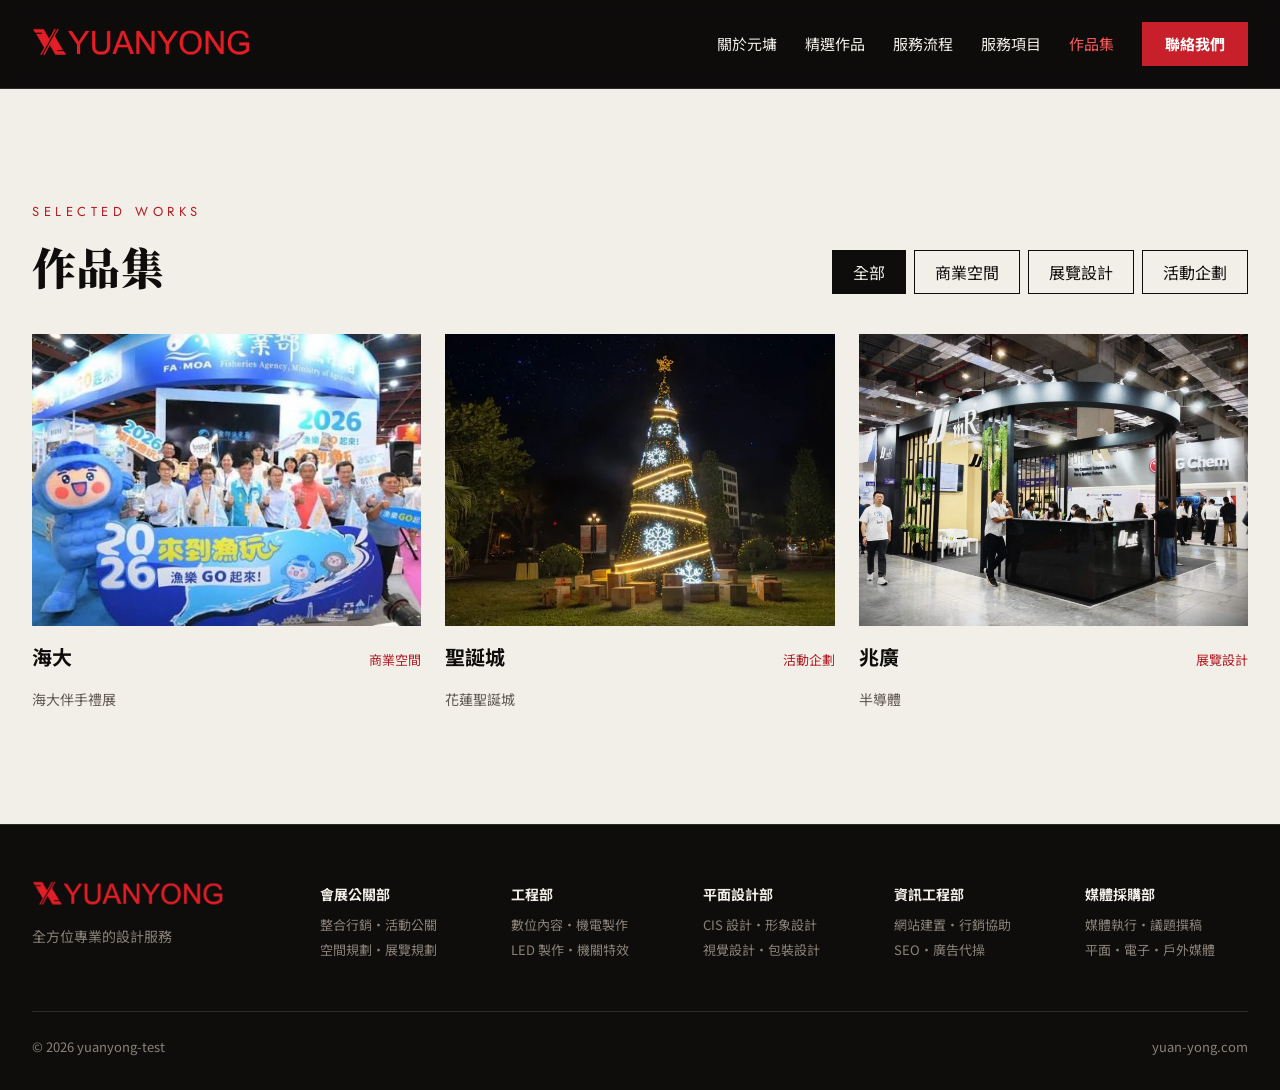
==== commit dd2ea77a: "更新官網：關於元墉、精選作品區塊與選單" ====
--- a/works/index.html
+++ b/works/index.html
@@ -5,8 +5,6 @@
 <meta charset="UTF-8">
 <meta name="viewport" content="width=device-width, initial-scale=1, viewport-fit=cover">
 <title>作品集 &#8211; yuanyong-test</title>
-
-<link rel='dns-prefetch' href='../' />
 <link rel='dns-prefetch' href='//fonts.googleapis.com' />
 <link href='https://fonts.gstatic.com' crossorigin rel='preconnect' />
 <style id="wp-img-auto-sizes-contain-inline-css">
@@ -42,7 +40,7 @@
 		</button>
 		<nav class="nav" id="site-nav" aria-label="主選單">
 			<a href="../#about">關於元墉</a>
-			<a href="../#process">服務流程</a>
+			<a href="../#featured">精選作品</a>			<a href="../#process">服務流程</a>
 			<a href="../#service">服務項目</a>
 			<a href="./" class="is-current" aria-current="page">作品集</a>
 			<a class="btn btn-red" href="../#contact">聯絡我們</a>
--- a/wp-content/themes/yuanyong/assets/css/main.css
+++ b/wp-content/themes/yuanyong/assets/css/main.css
@@ -86,7 +86,7 @@
 .menu-btn svg { width: 22px; height: 22px; }
 
 /* ---------- hero ---------- */
-.hero { position: relative; overflow: hidden; margin-top: -88px; padding: 120px 0 140px; }
+.hero { position: relative; overflow: hidden; margin-top: -88px; padding: 120px 0 64px; }
 .hero-slides { position: absolute; left: 0; right: 0; top: 0; height: 960px; }
 .hero-slides .media { position: absolute; inset: 0; opacity: 0; transition: opacity 1.2s ease; }
 .hero-slides .media.is-active { opacity: 1; }
@@ -119,14 +119,15 @@
 .hero-card a:hover { color: var(--red-ink); }
 
 /* ---------- about ---------- */
-.about { display: grid; grid-template-columns: repeat(auto-fit, minmax(320px, 1fr)); gap: 56px; align-items: start; padding-block: 40px 128px; }
+.about { display: grid; grid-template-columns: repeat(2, minmax(0, 1fr)); gap: 56px; align-items: start; padding-block: 40px 128px; }
 .about > div { display: flex; flex-direction: column; gap: 16px; min-width: 0; }
 .about .body { gap: 32px; }
 .about .body p { font-size: 18px; color: var(--fg-2); line-height: 1.9; }
-.stats { display: grid; grid-template-columns: repeat(auto-fit, minmax(150px, 1fr)); gap: 1px; background: var(--line); }
+.stats { display: grid; grid-template-columns: repeat(3, minmax(0, 1fr)); gap: 1px; background: var(--line); }
 .stats div { background: var(--bg); padding: 24px 24px 24px 0; display: flex; flex-direction: column; gap: 6px; }
 .stats div + div { padding-left: 24px; }
-.stats b { font-family: var(--f-latin); font-weight: 300; font-size: 44px; line-height: 1; }
+.stats b { font-family: var(--f-latin); font-weight: 300; font-size: clamp(32px, 3.2vw, 44px); line-height: 1; white-space: nowrap; }
+@media (max-width: 600px) { .stats { grid-template-columns: 1fr; } .stats div, .stats div + div { padding: 20px 0; } }
 .stats b small { font-size: 20px; color: var(--red-text); }
 .stats span { font-size: 14px; color: var(--muted); }
 
@@ -319,3 +320,46 @@
 .hero-card .thumb { grid-column: 2; grid-row: 1 / span 4; align-self: center; display: block; aspect-ratio: 1 / 1; overflow: hidden; background: #DDD6CC; }
 .hero-card .thumb img { width: 100%; height: 100%; object-fit: cover; transition: transform .6s ease; }
 .hero-card:hover .thumb img { transform: scale(1.04); }
+
+/* ---------- featured project (own section) ---------- */
+.featured { position: relative; height: clamp(500px, 40vw, 600px); background: var(--bg-2); overflow: hidden; }
+.featured { --cut: clamp(160px, 15vw, 230px); }
+.feat-slide { position: absolute; right: 0; top: 0; bottom: 0; width: 64%; clip-path: polygon(var(--cut) 0, 100% 0, 100% 100%, 0 100%); opacity: 0; transition: opacity .8s ease; }
+.feat-slide.is-active { opacity: 1; }
+.feat-slide .media { width: 100%; height: 100%; }
+.feat-body { position: relative; z-index: 2; height: 100%; padding-block: 72px; display: flex; flex-direction: column; justify-content: space-between; }
+.feat-top { display: flex; flex-direction: column; gap: 10px; }
+.feat-count { font-family: var(--f-latin); font-size: 18px; letter-spacing: 0.12em; color: var(--muted); font-variant-numeric: tabular-nums; }
+.feat-text { display: none; flex-direction: column; gap: 16px; max-width: 400px; }
+.feat-text.is-active { display: flex; animation: featIn .6s ease both; }
+@keyframes featIn { from { opacity: 0; transform: translateY(10px); } to { opacity: 1; transform: none; } }
+.feat-text h2 { margin: 0; font-family: var(--f-serif); font-weight: 900; font-size: clamp(40px, 4.4vw, 60px); line-height: 1.12; }
+.feat-meta { font-size: 17px; font-weight: 500; }
+.feat-ex { font-size: 15px; color: var(--muted); }
+.feat-btn { align-self: flex-start; gap: 14px; border-color: var(--red); }
+.feat-btn span { color: var(--red-text); }
+.feat-btn:hover { background: var(--red); border-color: var(--red); color: #FFFFFF; }
+.feat-btn:hover span { color: #FFFFFF; }
+.feat-arrows { align-self: flex-end; display: flex; gap: 8px; }
+.feat-arrows button { width: 52px; height: 52px; border: 1px solid var(--fg); background: rgba(14,13,12,.6); color: var(--fg); font: inherit; font-size: 20px; cursor: pointer; transition: background .2s, color .2s; }
+.feat-arrows button:hover { background: var(--fg); color: var(--ink); }
+
+/* ---------- about: factory photo strip ---------- */
+.about > .about-strip { grid-column: 1 / -1; display: grid; grid-template-columns: minmax(0, 2fr) minmax(0, 1fr) minmax(0, 1fr); gap: 12px; margin-top: 8px; }
+.about-strip .media { height: clamp(180px, 16vw, 240px); }
+.about > .about-strip.count-1 { grid-template-columns: 1fr; }
+.about > .about-strip.count-2 { grid-template-columns: minmax(0, 2fr) minmax(0, 1fr); }
+.about-cap { grid-column: 1 / -1; margin: 4px 0 0; font-family: var(--f-latin); font-size: 13px; letter-spacing: 0.14em; color: var(--dim); }
+.about-hint { grid-column: 1 / -1; margin: 0; padding: 14px 18px; border: 1px dashed var(--line-2); font-size: 13px; color: var(--muted); }
+
+@media (max-width: 960px) {
+  .featured { height: auto; }
+  .feat-slide { position: relative; width: 100%; height: 58vw; clip-path: none; display: none; opacity: 1; }
+  .feat-slide.is-active { display: block; }
+  .feat-body { padding-block: 40px 56px; gap: 24px; }
+  .about > .about-strip { grid-template-columns: 1fr 1fr; }
+  .about-strip .as1 { grid-column: 1 / -1; }
+  .feat-arrows { align-self: flex-start; }
+}
+@media (max-width: 760px) { .about { grid-template-columns: 1fr; } }
+.featured + .process { padding-top: 128px; }
